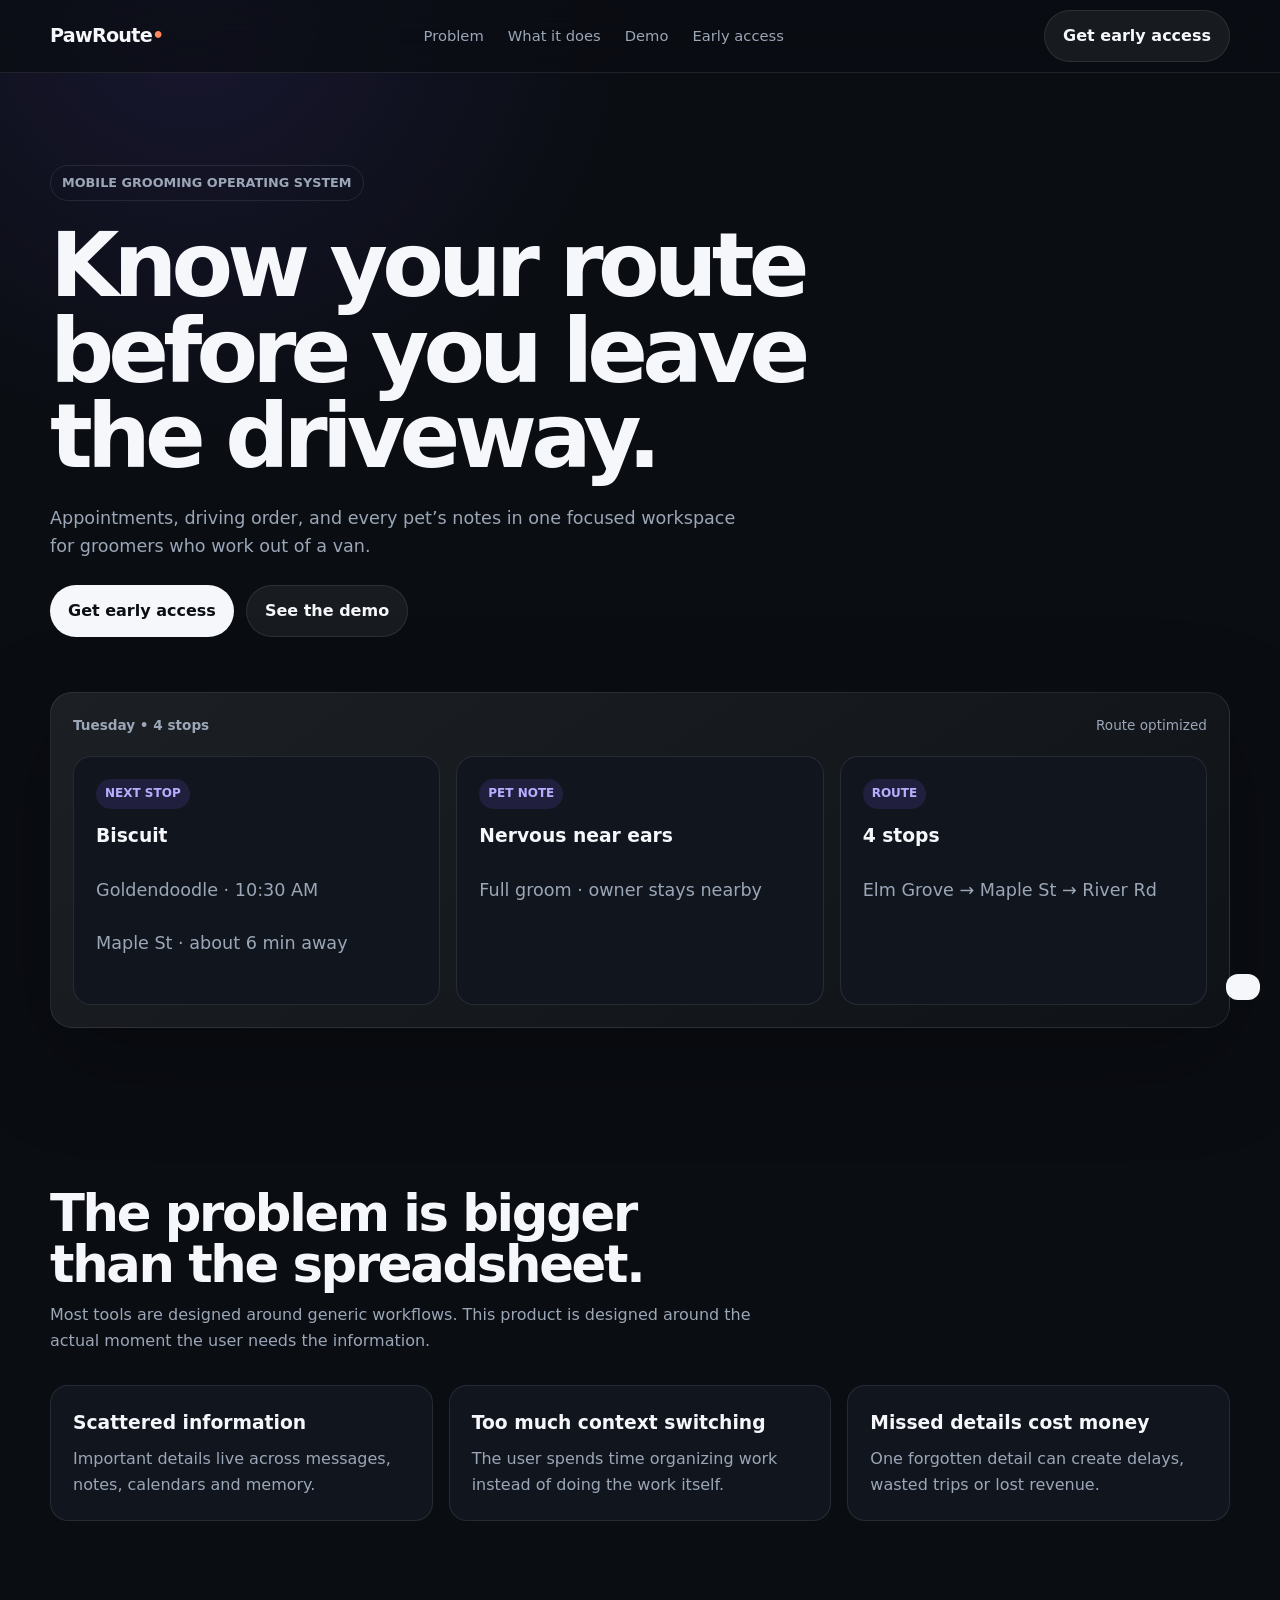
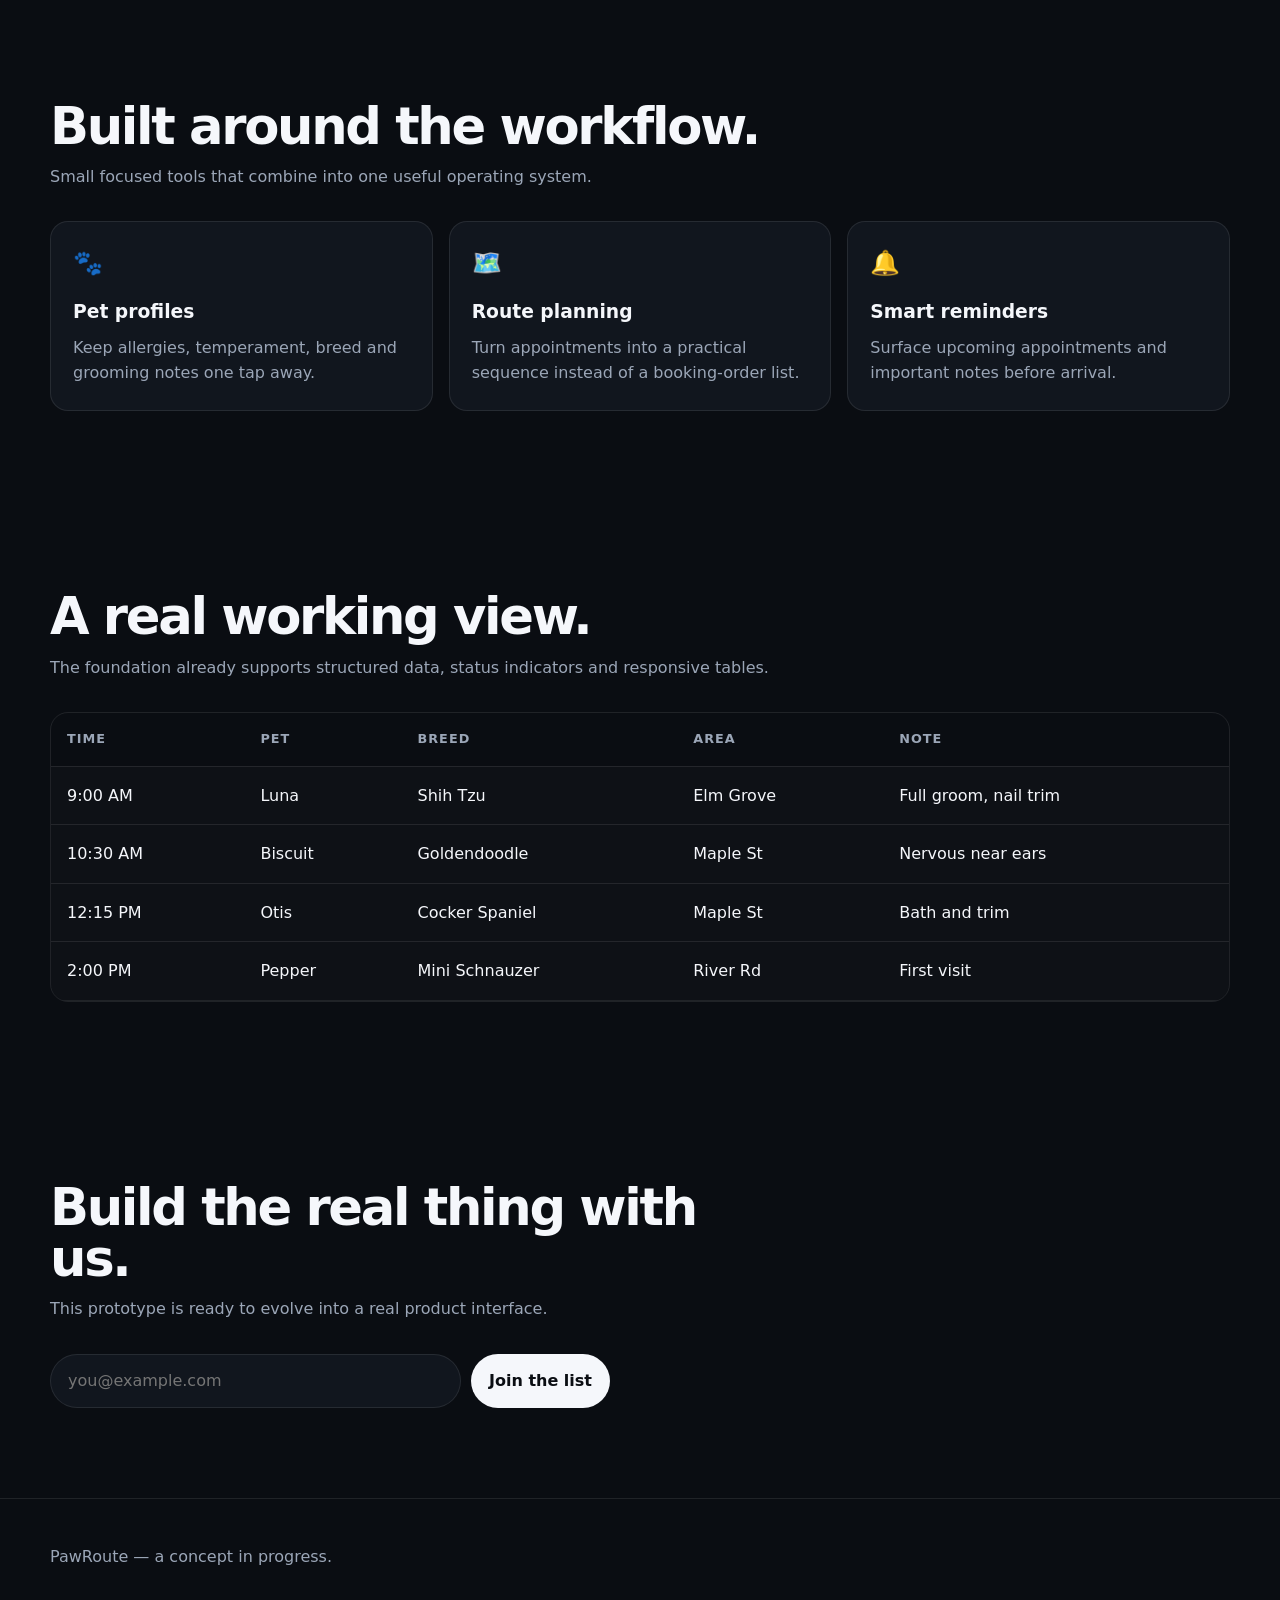
==== index.html @ 0624a5ab "Add files via upload" ====
<!doctype html>
<html lang="en">
<head>
<meta charset="utf-8">
<meta name="viewport" content="width=device-width,initial-scale=1">
<meta name="description" content="Appointments, driving order, and every pet’s notes in one focused workspace for groomers who work out of a van.">
<title>PawRoute</title>
<link rel="stylesheet" href="style.css">
<style>:root{--accent:#ff8a5b}</style>
</head>
<body>
<nav class="nav"><div class="container nav-inner">
<a class="logo" href="#top">PawRoute<span>•</span></a>
<div class="nav-links"><a href="#problem">Problem</a><a href="#features">What it does</a><a href="#demo">Demo</a><a href="#early">Early access</a></div>
<a class="btn btn-ghost" href="#early">Get early access</a>
</div></nav>

<main id="top">
<section class="hero container">
<div class="eyebrow">MOBILE GROOMING OPERATING SYSTEM</div>
<h1>Know your route before you leave the driveway.</h1>
<p>Appointments, driving order, and every pet’s notes in one focused workspace for groomers who work out of a van.</p>
<div class="actions"><a class="btn btn-primary" href="#early">Get early access</a><a class="btn btn-ghost" href="#demo">See the demo</a></div>
<div class="product-card reveal" id="demo"><div class="mock-top"><strong>Tuesday • 4 stops</strong><span>Route optimized</span></div>
<div class="grid">
<div class="card"><span class="badge">NEXT STOP</span><h3 style="margin-top:12px">Biscuit</h3><p>Goldendoodle · 10:30 AM</p><p style="margin-top:8px">Maple St · about 6 min away</p></div>
<div class="card"><span class="badge">PET NOTE</span><h3 style="margin-top:12px">Nervous near ears</h3><p>Full groom · owner stays nearby</p></div>
<div class="card"><span class="badge">ROUTE</span><h3 style="margin-top:12px">4 stops</h3><p>Elm Grove → Maple St → River Rd</p></div>
</div></div>
</section>

<section class="section container reveal" id="problem">
<div class="section-head"><h2>The problem is bigger than the spreadsheet.</h2>
<p>Most tools are designed around generic workflows. This product is designed around the actual moment the user needs the information.</p></div>
<div class="grid"><div class="card"><h3>Scattered information</h3><p>Important details live across messages, notes, calendars and memory.</p></div>
<div class="card"><h3>Too much context switching</h3><p>The user spends time organizing work instead of doing the work itself.</p></div>
<div class="card"><h3>Missed details cost money</h3><p>One forgotten detail can create delays, wasted trips or lost revenue.</p></div></div>
</section>

<section class="section container reveal" id="features">
<div class="section-head"><h2>Built around the workflow.</h2><p>Small focused tools that combine into one useful operating system.</p></div>
<div class="grid"><article class="card feature"><div class="feature-icon">🐾</div><h3>Pet profiles</h3><p>Keep allergies, temperament, breed and grooming notes one tap away.</p></article><article class="card feature"><div class="feature-icon">🗺️</div><h3>Route planning</h3><p>Turn appointments into a practical sequence instead of a booking-order list.</p></article><article class="card feature"><div class="feature-icon">🔔</div><h3>Smart reminders</h3><p>Surface upcoming appointments and important notes before arrival.</p></article></div>
</section>

<section class="section container reveal">
<div class="section-head"><h2>A real working view.</h2><p>The foundation already supports structured data, status indicators and responsive tables.</p></div>
<div class="table-wrap"><table><thead><tr><th>Time</th><th>Pet</th><th>Breed</th><th>Area</th><th>Note</th></tr></thead><tbody><tr><td>9:00 AM</td><td>Luna</td><td>Shih Tzu</td><td>Elm Grove</td><td>Full groom, nail trim</td></tr><tr><td>10:30 AM</td><td>Biscuit</td><td>Goldendoodle</td><td>Maple St</td><td>Nervous near ears</td></tr><tr><td>12:15 PM</td><td>Otis</td><td>Cocker Spaniel</td><td>Maple St</td><td>Bath and trim</td></tr><tr><td>2:00 PM</td><td>Pepper</td><td>Mini Schnauzer</td><td>River Rd</td><td>First visit</td></tr></tbody></table></div>
</section>

<section class="section container reveal" id="early">
<div class="section-head"><h2>Build the real thing with us.</h2><p>This prototype is ready to evolve into a real product interface.</p></div>
<form class="form waitlist"><input type="email" placeholder="you@example.com" aria-label="Email"><button class="btn btn-primary" type="submit">Join the list</button></form>
</section>
</main>
<footer><div class="container">PawRoute — a concept in progress.</div></footer>
<div class="toast"></div>
<script src="app.js"></script>
</body></html>
---- style.css ----
:root{
  --bg:#0a0d12;--surface:#11161e;--surface2:#171d27;--text:#f5f7fb;
  --muted:#9ba6b7;--line:rgba(255,255,255,.09);--accent:#7c5cff;
  --accent2:#25d0a5;--danger:#ff6577;--warning:#f7bd54;
  --radius:22px;--max:1180px;
}
*{box-sizing:border-box;margin:0;padding:0}
html{scroll-behavior:smooth}
body{font-family:Inter,ui-sans-serif,system-ui,-apple-system,BlinkMacSystemFont,"Segoe UI",sans-serif;background:
radial-gradient(circle at 15% 0%,rgba(124,92,255,.13),transparent 28rem),var(--bg);color:var(--text);line-height:1.6}
a{color:inherit;text-decoration:none}
button,input{font:inherit}
button{cursor:pointer}
.container{width:min(calc(100% - 40px),var(--max));margin:auto}
.nav{position:sticky;top:0;z-index:20;background:rgba(10,13,18,.72);backdrop-filter:blur(18px);border-bottom:1px solid var(--line)}
.nav-inner{height:72px;display:flex;align-items:center;justify-content:space-between}
.logo{font-weight:900;letter-spacing:-.04em;font-size:1.2rem}
.logo span{color:var(--accent)}
.nav-links{display:flex;gap:24px;color:var(--muted);font-size:.92rem}
.nav-links a:hover{color:var(--text)}
.btn{border:0;border-radius:999px;padding:12px 18px;font-weight:800;transition:.2s;display:inline-flex;align-items:center;justify-content:center;gap:8px}
.btn:hover{transform:translateY(-2px)}
.btn-primary{background:var(--text);color:#0b0e13}
.btn-ghost{background:rgba(255,255,255,.06);border:1px solid var(--line);color:var(--text)}
.hero{padding:92px 0 70px}
.eyebrow{display:inline-flex;padding:7px 11px;border:1px solid var(--line);border-radius:999px;color:var(--muted);font-size:.8rem;font-weight:800;margin-bottom:22px}
.hero h1{font-size:clamp(3rem,7vw,6.2rem);line-height:.95;letter-spacing:-.065em;max-width:900px}
.hero h1 span{color:var(--accent)}
.hero p{max-width:690px;color:var(--muted);font-size:1.1rem;margin:25px 0}
.actions{display:flex;gap:12px;flex-wrap:wrap}
.product-card{margin-top:55px;background:linear-gradient(145deg,rgba(255,255,255,.075),rgba(255,255,255,.025));border:1px solid var(--line);border-radius:var(--radius);padding:22px;box-shadow:0 30px 100px rgba(0,0,0,.28)}
.mock-top{display:flex;justify-content:space-between;gap:15px;margin-bottom:20px;color:var(--muted);font-size:.85rem}
.grid{display:grid;grid-template-columns:repeat(3,1fr);gap:16px}
.card{background:var(--surface);border:1px solid var(--line);border-radius:18px;padding:22px}
.card h3{margin-bottom:8px}.card p{color:var(--muted)}
.section{padding:90px 0}.section-head{max-width:720px;margin-bottom:32px}
.section-head h2{font-size:clamp(2rem,4vw,3.4rem);letter-spacing:-.045em;line-height:1}
.section-head p{color:var(--muted);margin-top:12px}
.table-wrap{overflow:auto;border:1px solid var(--line);border-radius:18px}
table{width:100%;border-collapse:collapse;min-width:650px}
th,td{text-align:left;padding:16px;border-bottom:1px solid var(--line)}
th{color:var(--muted);font-size:.8rem;text-transform:uppercase;letter-spacing:.08em}
td{background:rgba(255,255,255,.015)}
.badge{display:inline-flex;border-radius:999px;padding:5px 9px;font-size:.75rem;font-weight:800;background:rgba(124,92,255,.14);color:#b9adff}
.status-ok{color:var(--accent2)}.status-warn{color:var(--warning)}.status-danger{color:var(--danger)}
.feature{min-height:190px}
.feature-icon{font-size:1.5rem;margin-bottom:14px}
.form{display:flex;gap:10px;max-width:560px}
.form input{flex:1;background:var(--surface);border:1px solid var(--line);border-radius:999px;padding:13px 17px;color:var(--text);outline:none}
.form input:focus{border-color:var(--accent)}
footer{padding:45px 0;border-top:1px solid var(--line);color:var(--muted)}
.reveal{opacity:0;transform:translateY(18px);transition:.7s ease}.reveal.visible{opacity:1;transform:none}
.toast{position:fixed;right:20px;bottom:20px;background:var(--text);color:#0b0e13;padding:13px 17px;border-radius:12px;font-weight:800;transform:translateY(120px);transition:.3s;z-index:50}
.toast.show{transform:none}
@media(max-width:800px){
 .nav-links{display:none}.hero{padding-top:65px}.grid{grid-template-columns:1fr}
 .container{width:min(calc(100% - 28px),var(--max))}
 .hero h1{font-size:clamp(3rem,15vw,5rem)}.form{flex-direction:column}
 .form .btn{width:100%}
}
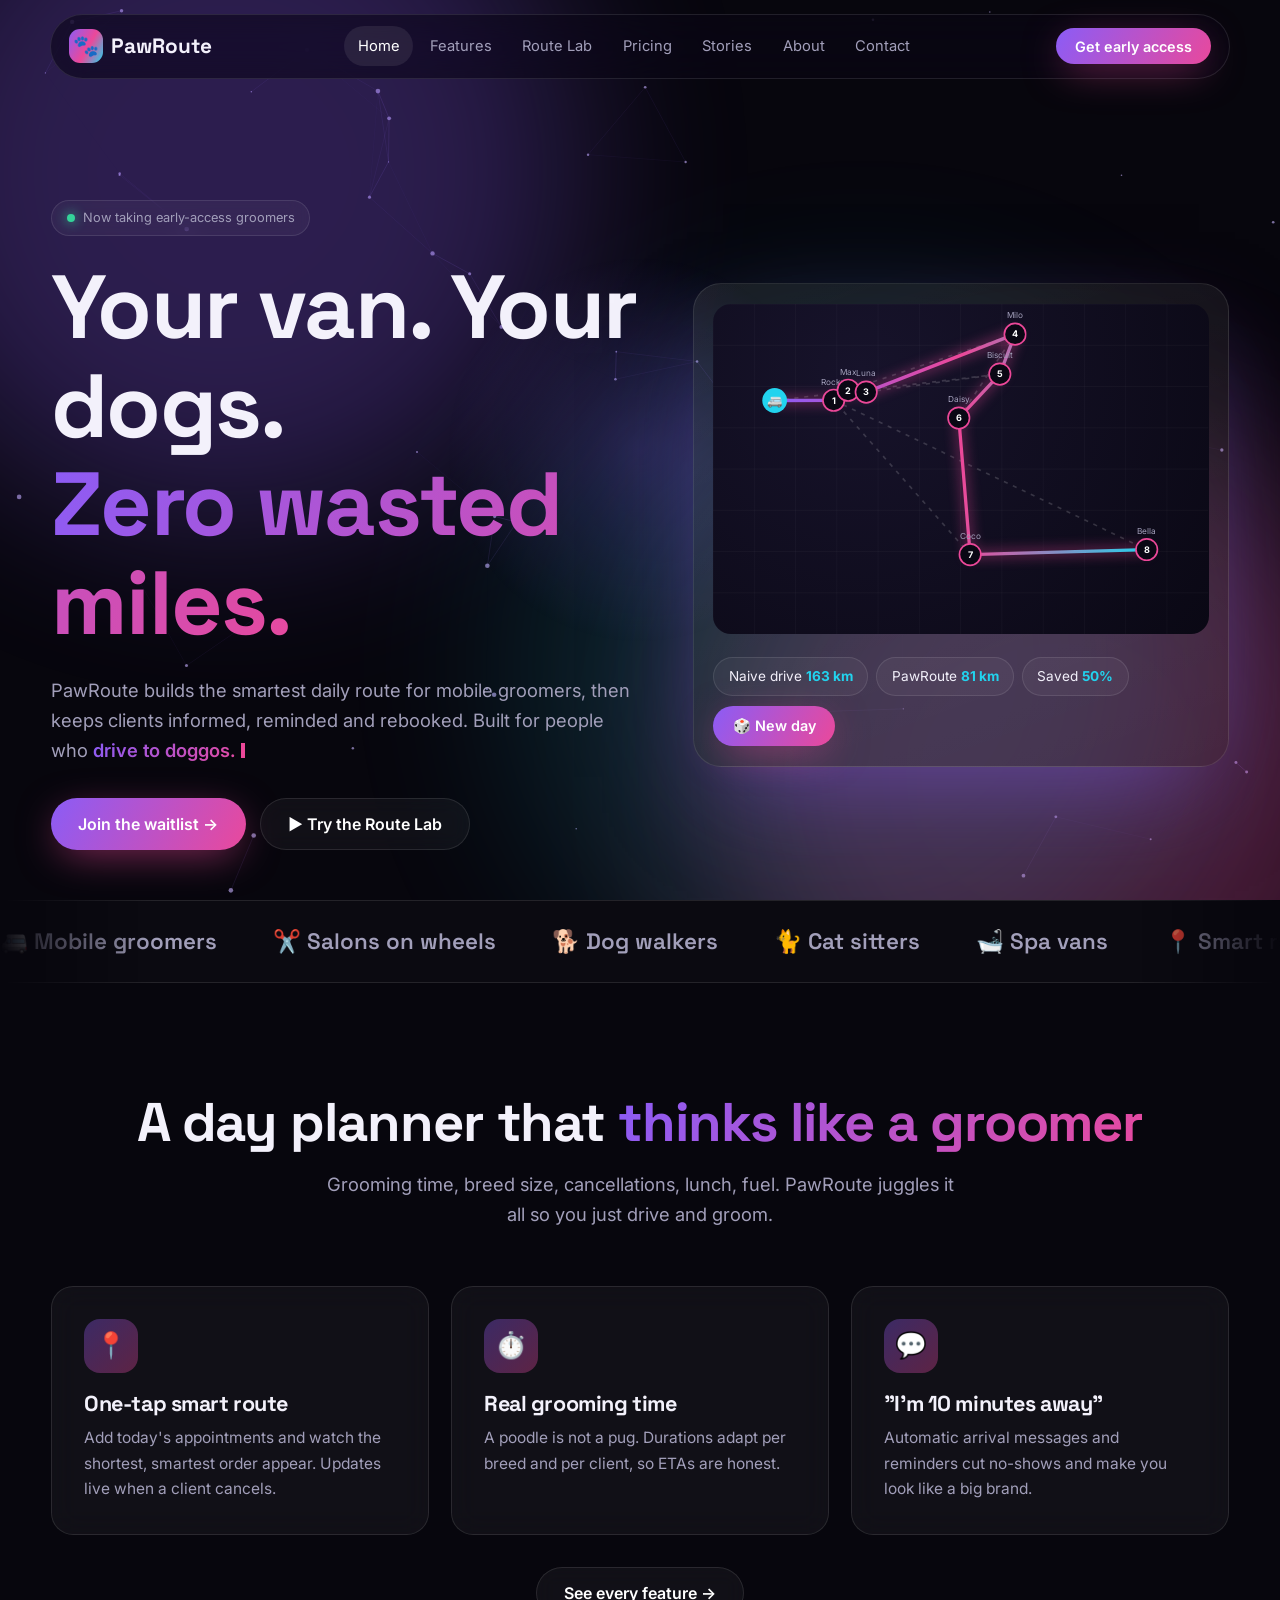
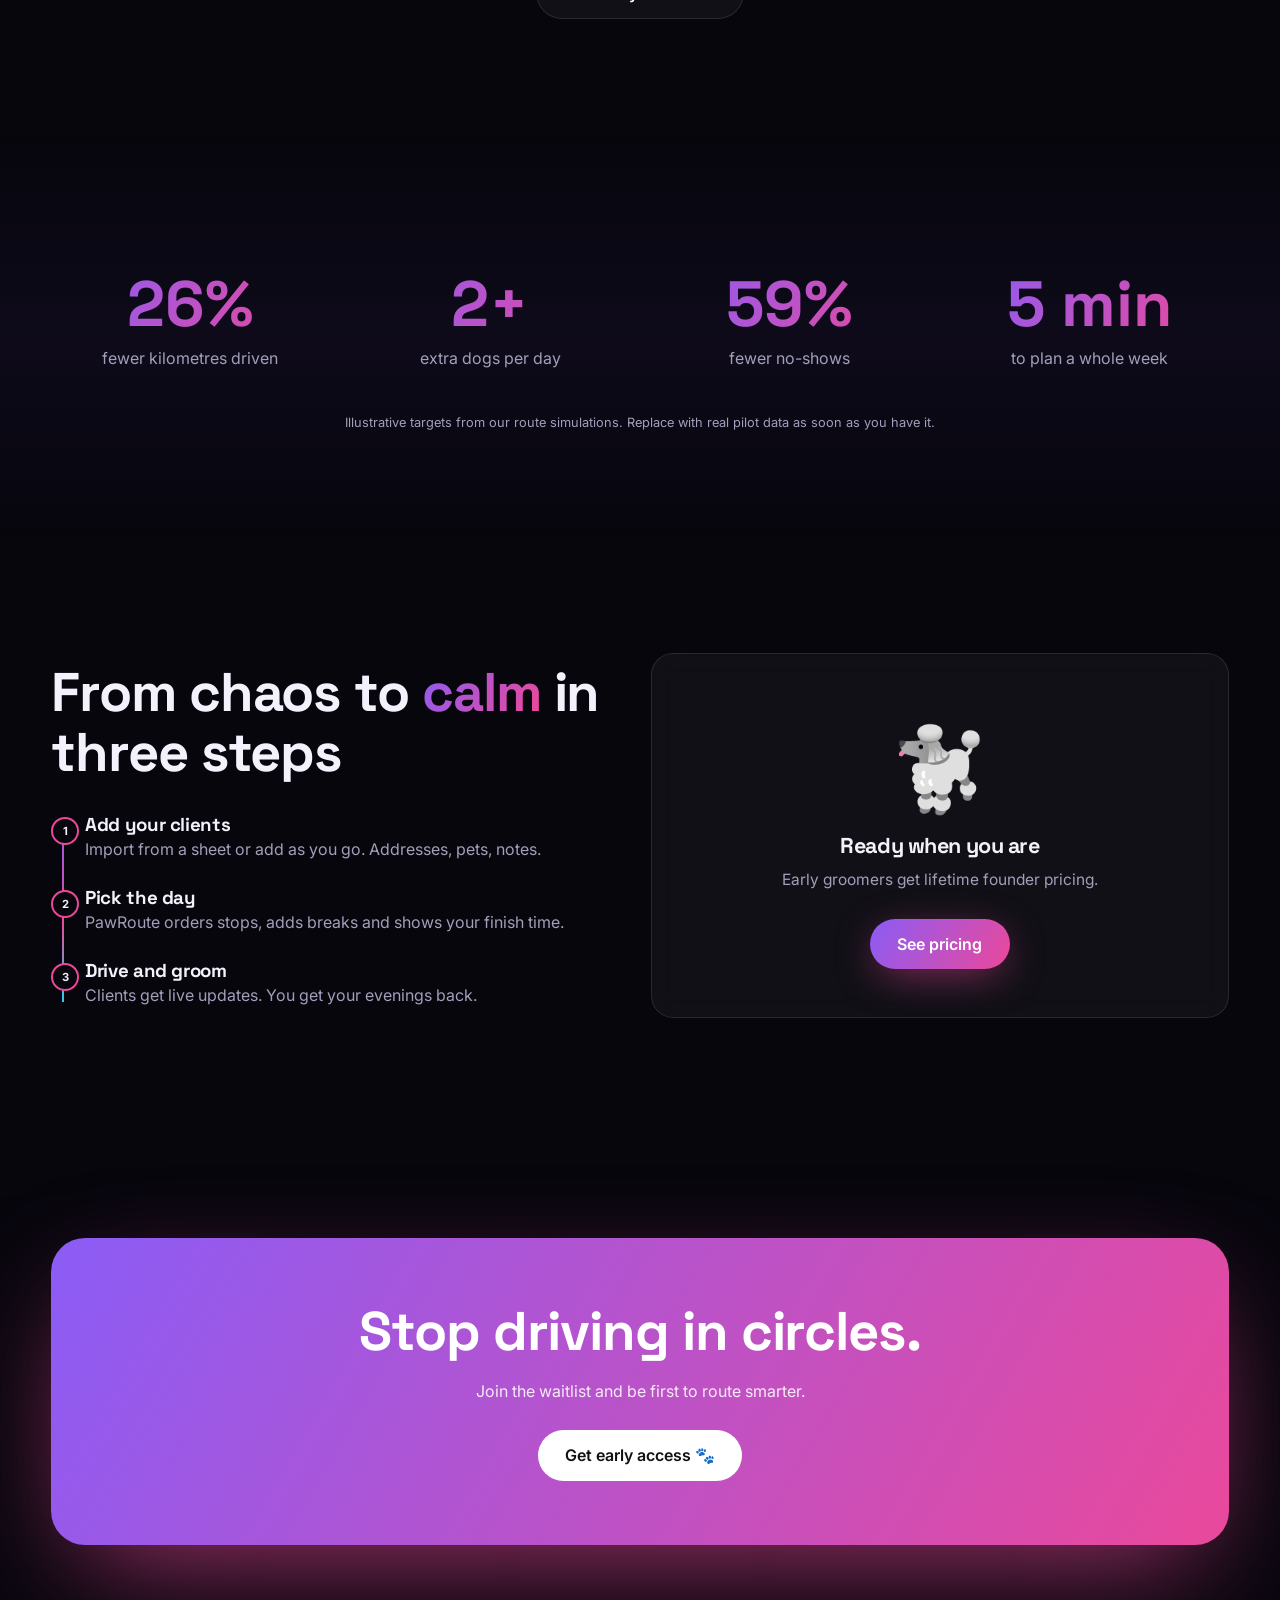
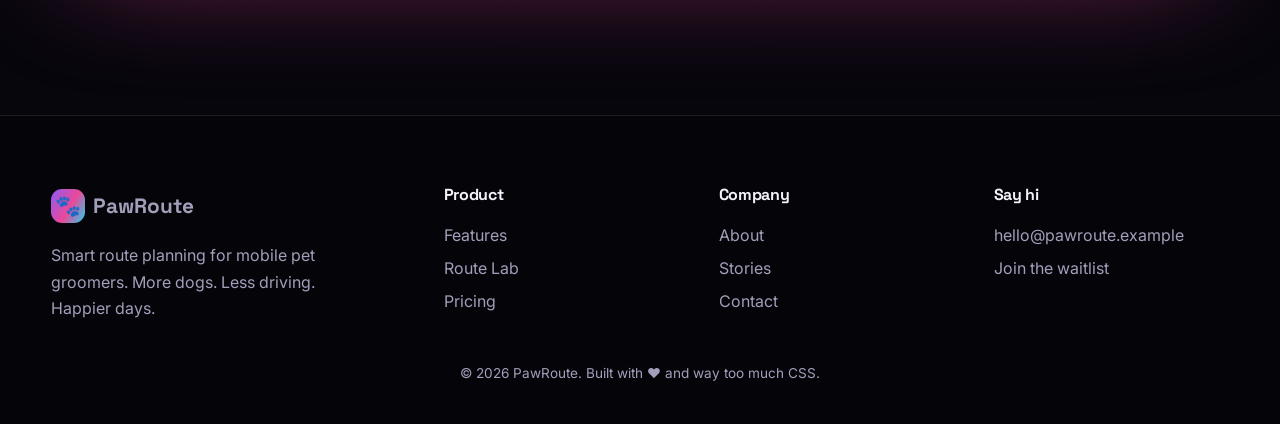
==== commit 67404243: "Add files via upload" ====
--- a/index.html
+++ b/index.html
@@ -3,56 +3,71 @@
 <head>
 <meta charset="utf-8">
 <meta name="viewport" content="width=device-width,initial-scale=1">
-<meta name="description" content="Appointments, driving order, and every pet’s notes in one focused workspace for groomers who work out of a van.">
-<title>PawRoute</title>
+<title>PawRoute — Smart routes for mobile pet groomers</title>
+<meta name="description" content="PawRoute plans the perfect day for mobile pet groomers: fewer kilometres, more dogs, happier clients.">
+<link rel="preconnect" href="https://fonts.googleapis.com">
+<link href="https://fonts.googleapis.com/css2?family=Inter:wght@400;500;600&family=Space+Grotesk:wght@500;700&display=swap" rel="stylesheet">
 <link rel="stylesheet" href="style.css">
-<style>:root{--accent:#ff8a5b}</style>
 </head>
 <body>
-<nav class="nav"><div class="container nav-inner">
-<a class="logo" href="#top">PawRoute<span>•</span></a>
-<div class="nav-links"><a href="#problem">Problem</a><a href="#features">What it does</a><a href="#demo">Demo</a><a href="#early">Early access</a></div>
-<a class="btn btn-ghost" href="#early">Get early access</a>
-</div></nav>
 
-<main id="top">
-<section class="hero container">
-<div class="eyebrow">MOBILE GROOMING OPERATING SYSTEM</div>
-<h1>Know your route before you leave the driveway.</h1>
-<p>Appointments, driving order, and every pet’s notes in one focused workspace for groomers who work out of a van.</p>
-<div class="actions"><a class="btn btn-primary" href="#early">Get early access</a><a class="btn btn-ghost" href="#demo">See the demo</a></div>
-<div class="product-card reveal" id="demo"><div class="mock-top"><strong>Tuesday • 4 stops</strong><span>Route optimized</span></div>
-<div class="grid">
-<div class="card"><span class="badge">NEXT STOP</span><h3 style="margin-top:12px">Biscuit</h3><p>Goldendoodle · 10:30 AM</p><p style="margin-top:8px">Maple St · about 6 min away</p></div>
-<div class="card"><span class="badge">PET NOTE</span><h3 style="margin-top:12px">Nervous near ears</h3><p>Full groom · owner stays nearby</p></div>
-<div class="card"><span class="badge">ROUTE</span><h3 style="margin-top:12px">4 stops</h3><p>Elm Grove → Maple St → River Rd</p></div>
+<header class="hero"><div class="wrap hero-grid">
+  <div>
+    <span class="eyebrow rv"><b></b> Now taking early-access groomers</span>
+    <h1 class="rv d1">Your van. Your dogs.<br><span class="grad">Zero wasted miles.</span></h1>
+    <p class="lead rv d2">PawRoute builds the smartest daily route for mobile groomers, then keeps clients informed, reminded and rebooked. Built for people who
+      <span class="grad" style="font-weight:600"><span id="typed" data-words='["drive to doggos.","groom for a living.","hate traffic.","love clean paws."]'></span><span class="caret"></span></span></p>
+    <div class="cta-row rv d3">
+      <a href="contact.html" class="btn">Join the waitlist →</a>
+      <a href="routes.html" class="btn ghost">▶ Try the Route Lab</a>
+    </div>
+  </div>
+  <div class="demo rv d2">
+    <svg id="route-svg" viewBox="0 0 600 400" data-stops="8" aria-label="Animated route optimisation demo"></svg>
+    <div class="bar"><div id="demo-stats" style="display:flex;gap:8px;flex-wrap:wrap"></div><button class="btn" id="shuffle">🎲 New day</button></div>
+  </div>
+</div></header>
+
+<div class="marquee"><div>
+  <span>🚐 Mobile groomers</span><span>✂️ Salons on wheels</span><span>🐕 Dog walkers</span><span>🐈 Cat sitters</span><span>🛁 Spa vans</span><span>📍 Smart routing</span><span>⏰ Auto reminders</span><span>💬 Client updates</span>
+  <span>🚐 Mobile groomers</span><span>✂️ Salons on wheels</span><span>🐕 Dog walkers</span><span>🐈 Cat sitters</span><span>🛁 Spa vans</span><span>📍 Smart routing</span><span>⏰ Auto reminders</span><span>💬 Client updates</span>
 </div></div>
-</section>
 
-<section class="section container reveal" id="problem">
-<div class="section-head"><h2>The problem is bigger than the spreadsheet.</h2>
-<p>Most tools are designed around generic workflows. This product is designed around the actual moment the user needs the information.</p></div>
-<div class="grid"><div class="card"><h3>Scattered information</h3><p>Important details live across messages, notes, calendars and memory.</p></div>
-<div class="card"><h3>Too much context switching</h3><p>The user spends time organizing work instead of doing the work itself.</p></div>
-<div class="card"><h3>Missed details cost money</h3><p>One forgotten detail can create delays, wasted trips or lost revenue.</p></div></div>
-</section>
+<section><div class="wrap">
+  <div class="center rv"><h2>A day planner that <span class="grad">thinks like a groomer</span></h2>
+  <p class="lead">Grooming time, breed size, cancellations, lunch, fuel. PawRoute juggles it all so you just drive and groom.</p></div>
+  <div class="grid g3" style="margin-top:3.5rem">
+    <div class="card rv"><div class="ic">📍</div><h3>One-tap smart route</h3><p>Add today's appointments and watch the shortest, smartest order appear. Updates live when a client cancels.</p></div>
+    <div class="card rv d1"><div class="ic">⏱️</div><h3>Real grooming time</h3><p>A poodle is not a pug. Durations adapt per breed and per client, so ETAs are honest.</p></div>
+    <div class="card rv d2"><div class="ic">💬</div><h3>"I'm 10 minutes away"</h3><p>Automatic arrival messages and reminders cut no-shows and make you look like a big brand.</p></div>
+  </div>
+  <p class="center rv" style="margin-top:2rem"><a href="features.html" class="btn ghost">See every feature →</a></p>
+</div></section>
 
-<section class="section container reveal" id="features">
-<div class="section-head"><h2>Built around the workflow.</h2><p>Small focused tools that combine into one useful operating system.</p></div>
-<div class="grid"><article class="card feature"><div class="feature-icon">🐾</div><h3>Pet profiles</h3><p>Keep allergies, temperament, breed and grooming notes one tap away.</p></article><article class="card feature"><div class="feature-icon">🗺️</div><h3>Route planning</h3><p>Turn appointments into a practical sequence instead of a booking-order list.</p></article><article class="card feature"><div class="feature-icon">🔔</div><h3>Smart reminders</h3><p>Surface upcoming appointments and important notes before arrival.</p></article></div>
-</section>
+<section style="background:linear-gradient(180deg,transparent,rgba(139,92,246,.06),transparent)"><div class="wrap">
+  <div class="grid g4">
+    <div class="stat rv"><div class="num grad" data-count="27" data-suffix="%">0</div><p>fewer kilometres driven</p></div>
+    <div class="stat rv d1"><div class="num grad" data-count="2" data-suffix="+">0</div><p>extra dogs per day</p></div>
+    <div class="stat rv d2"><div class="num grad" data-count="60" data-suffix="%">0</div><p>fewer no-shows</p></div>
+    <div class="stat rv d3"><div class="num grad" data-count="5" data-suffix=" min">0</div><p>to plan a whole week</p></div>
+  </div>
+  <p class="center" style="color:var(--muted);font-size:.8rem;margin-top:1rem">Illustrative targets from our route simulations. Replace with real pilot data as soon as you have it.</p>
+</div></section>
 
-<section class="section container reveal">
-<div class="section-head"><h2>A real working view.</h2><p>The foundation already supports structured data, status indicators and responsive tables.</p></div>
-<div class="table-wrap"><table><thead><tr><th>Time</th><th>Pet</th><th>Breed</th><th>Area</th><th>Note</th></tr></thead><tbody><tr><td>9:00 AM</td><td>Luna</td><td>Shih Tzu</td><td>Elm Grove</td><td>Full groom, nail trim</td></tr><tr><td>10:30 AM</td><td>Biscuit</td><td>Goldendoodle</td><td>Maple St</td><td>Nervous near ears</td></tr><tr><td>12:15 PM</td><td>Otis</td><td>Cocker Spaniel</td><td>Maple St</td><td>Bath and trim</td></tr><tr><td>2:00 PM</td><td>Pepper</td><td>Mini Schnauzer</td><td>River Rd</td><td>First visit</td></tr></tbody></table></div>
-</section>
+<section><div class="wrap grid g2" style="align-items:center">
+  <div class="rv"><h2>From chaos to <span class="grad">calm</span> in three steps</h2>
+    <div class="steps" style="margin-top:2rem">
+      <div class="step" data-n="1"><h3>Add your clients</h3><p style="color:var(--muted)">Import from a sheet or add as you go. Addresses, pets, notes.</p></div>
+      <div class="step" data-n="2"><h3>Pick the day</h3><p style="color:var(--muted)">PawRoute orders stops, adds breaks and shows your finish time.</p></div>
+      <div class="step" data-n="3"><h3>Drive and groom</h3><p style="color:var(--muted)">Clients get live updates. You get your evenings back.</p></div>
+    </div></div>
+  <div class="card rv d1 center" style="padding:3rem"><div style="font-size:5rem">🐩</div><h3>Ready when you are</h3><p>Early groomers get lifetime founder pricing.</p><br><a href="pricing.html" class="btn">See pricing</a></div>
+</div></section>
 
-<section class="section container reveal" id="early">
-<div class="section-head"><h2>Build the real thing with us.</h2><p>This prototype is ready to evolve into a real product interface.</p></div>
-<form class="form waitlist"><input type="email" placeholder="you@example.com" aria-label="Email"><button class="btn btn-primary" type="submit">Join the list</button></form>
-</section>
-</main>
-<footer><div class="container">PawRoute — a concept in progress.</div></footer>
-<div class="toast"></div>
-<script src="app.js"></script>
-</body></html>+<section><div class="wrap"><div class="band rv">
+  <h2>Stop driving in circles.</h2><p>Join the waitlist and be first to route smarter.</p><a href="contact.html" class="btn">Get early access 🐾</a>
+</div></div></section>
+
+<script src="script.js"></script>
+</body>
+</html>
--- a/style.css
+++ b/style.css
@@ -1,61 +1,159 @@
-
+/* ============ PawRoute — shared styles ============ */
 :root{
-  --bg:#0a0d12;--surface:#11161e;--surface2:#171d27;--text:#f5f7fb;
-  --muted:#9ba6b7;--line:rgba(255,255,255,.09);--accent:#7c5cff;
-  --accent2:#25d0a5;--danger:#ff6577;--warning:#f7bd54;
-  --radius:22px;--max:1180px;
+  --bg:#07060d; --bg2:#0d0b18; --card:rgba(255,255,255,.045); --line:rgba(255,255,255,.1);
+  --text:#f3f1fb; --muted:#a29fba;
+  --a:#8b5cf6; --b:#ec4899; --c:#22d3ee; --d:#facc15;
+  --grad:linear-gradient(120deg,var(--a),var(--b) 55%,var(--c));
+  --r:22px; --ease:cubic-bezier(.2,.8,.2,1);
 }
 *{box-sizing:border-box;margin:0;padding:0}
 html{scroll-behavior:smooth}
-body{font-family:Inter,ui-sans-serif,system-ui,-apple-system,BlinkMacSystemFont,"Segoe UI",sans-serif;background:
-radial-gradient(circle at 15% 0%,rgba(124,92,255,.13),transparent 28rem),var(--bg);color:var(--text);line-height:1.6}
+body{font-family:'Inter',system-ui,sans-serif;background:var(--bg);color:var(--text);line-height:1.65;overflow-x:hidden;-webkit-font-smoothing:antialiased}
+h1,h2,h3,h4{font-family:'Space Grotesk',sans-serif;line-height:1.1;letter-spacing:-.02em}
 a{color:inherit;text-decoration:none}
-button,input{font:inherit}
-button{cursor:pointer}
-.container{width:min(calc(100% - 40px),var(--max));margin:auto}
-.nav{position:sticky;top:0;z-index:20;background:rgba(10,13,18,.72);backdrop-filter:blur(18px);border-bottom:1px solid var(--line)}
-.nav-inner{height:72px;display:flex;align-items:center;justify-content:space-between}
-.logo{font-weight:900;letter-spacing:-.04em;font-size:1.2rem}
-.logo span{color:var(--accent)}
-.nav-links{display:flex;gap:24px;color:var(--muted);font-size:.92rem}
-.nav-links a:hover{color:var(--text)}
-.btn{border:0;border-radius:999px;padding:12px 18px;font-weight:800;transition:.2s;display:inline-flex;align-items:center;justify-content:center;gap:8px}
-.btn:hover{transform:translateY(-2px)}
-.btn-primary{background:var(--text);color:#0b0e13}
-.btn-ghost{background:rgba(255,255,255,.06);border:1px solid var(--line);color:var(--text)}
-.hero{padding:92px 0 70px}
-.eyebrow{display:inline-flex;padding:7px 11px;border:1px solid var(--line);border-radius:999px;color:var(--muted);font-size:.8rem;font-weight:800;margin-bottom:22px}
-.hero h1{font-size:clamp(3rem,7vw,6.2rem);line-height:.95;letter-spacing:-.065em;max-width:900px}
-.hero h1 span{color:var(--accent)}
-.hero p{max-width:690px;color:var(--muted);font-size:1.1rem;margin:25px 0}
-.actions{display:flex;gap:12px;flex-wrap:wrap}
-.product-card{margin-top:55px;background:linear-gradient(145deg,rgba(255,255,255,.075),rgba(255,255,255,.025));border:1px solid var(--line);border-radius:var(--radius);padding:22px;box-shadow:0 30px 100px rgba(0,0,0,.28)}
-.mock-top{display:flex;justify-content:space-between;gap:15px;margin-bottom:20px;color:var(--muted);font-size:.85rem}
-.grid{display:grid;grid-template-columns:repeat(3,1fr);gap:16px}
-.card{background:var(--surface);border:1px solid var(--line);border-radius:18px;padding:22px}
-.card h3{margin-bottom:8px}.card p{color:var(--muted)}
-.section{padding:90px 0}.section-head{max-width:720px;margin-bottom:32px}
-.section-head h2{font-size:clamp(2rem,4vw,3.4rem);letter-spacing:-.045em;line-height:1}
-.section-head p{color:var(--muted);margin-top:12px}
-.table-wrap{overflow:auto;border:1px solid var(--line);border-radius:18px}
-table{width:100%;border-collapse:collapse;min-width:650px}
-th,td{text-align:left;padding:16px;border-bottom:1px solid var(--line)}
-th{color:var(--muted);font-size:.8rem;text-transform:uppercase;letter-spacing:.08em}
-td{background:rgba(255,255,255,.015)}
-.badge{display:inline-flex;border-radius:999px;padding:5px 9px;font-size:.75rem;font-weight:800;background:rgba(124,92,255,.14);color:#b9adff}
-.status-ok{color:var(--accent2)}.status-warn{color:var(--warning)}.status-danger{color:var(--danger)}
-.feature{min-height:190px}
-.feature-icon{font-size:1.5rem;margin-bottom:14px}
-.form{display:flex;gap:10px;max-width:560px}
-.form input{flex:1;background:var(--surface);border:1px solid var(--line);border-radius:999px;padding:13px 17px;color:var(--text);outline:none}
-.form input:focus{border-color:var(--accent)}
-footer{padding:45px 0;border-top:1px solid var(--line);color:var(--muted)}
-.reveal{opacity:0;transform:translateY(18px);transition:.7s ease}.reveal.visible{opacity:1;transform:none}
-.toast{position:fixed;right:20px;bottom:20px;background:var(--text);color:#0b0e13;padding:13px 17px;border-radius:12px;font-weight:800;transform:translateY(120px);transition:.3s;z-index:50}
-.toast.show{transform:none}
-@media(max-width:800px){
- .nav-links{display:none}.hero{padding-top:65px}.grid{grid-template-columns:1fr}
- .container{width:min(calc(100% - 28px),var(--max))}
- .hero h1{font-size:clamp(3rem,15vw,5rem)}.form{flex-direction:column}
- .form .btn{width:100%}
+img,svg{max-width:100%}
+::selection{background:var(--b);color:#fff}
+::-webkit-scrollbar{width:10px}::-webkit-scrollbar-track{background:var(--bg)}::-webkit-scrollbar-thumb{background:var(--grad);border-radius:10px}
+
+/* background layers */
+#fx{position:fixed;inset:0;z-index:-3;pointer-events:none}
+.aurora{position:fixed;inset:0;z-index:-2;pointer-events:none;overflow:hidden}
+.aurora i{position:absolute;width:55vmax;height:55vmax;border-radius:50%;filter:blur(90px);opacity:.28;animation:float 22s ease-in-out infinite}
+.aurora i:nth-child(1){background:var(--a);top:-20%;left:-10%}
+.aurora i:nth-child(2){background:var(--b);bottom:-25%;right:-10%;animation-delay:-8s}
+.aurora i:nth-child(3){background:var(--c);top:35%;left:40%;opacity:.14;animation-delay:-15s}
+@keyframes float{50%{transform:translate(8vw,-6vh) scale(1.15) rotate(25deg)}}
+.glow{position:fixed;width:420px;height:420px;border-radius:50%;pointer-events:none;z-index:-1;
+  background:radial-gradient(circle,rgba(139,92,246,.22),transparent 65%);transform:translate(-50%,-50%);left:50%;top:50%;transition:opacity .3s}
+.progress{position:fixed;top:0;left:0;height:3px;width:0;background:var(--grad);z-index:200}
+
+/* layout */
+.wrap{width:min(1180px,92%);margin:auto}
+section{padding:110px 0;position:relative}
+.eyebrow{display:inline-flex;gap:.5rem;align-items:center;padding:.4rem .9rem;border:1px solid var(--line);border-radius:99px;background:var(--card);font-size:.8rem;color:var(--muted);backdrop-filter:blur(10px)}
+.eyebrow b{width:8px;height:8px;border-radius:50%;background:#34d399;box-shadow:0 0 12px #34d399;animation:pulse 1.8s infinite}
+@keyframes pulse{50%{transform:scale(1.6);opacity:.5}}
+.grad{background:var(--grad);-webkit-background-clip:text;background-clip:text;color:transparent;background-size:200% auto;animation:shine 6s linear infinite}
+@keyframes shine{to{background-position:200% center}}
+h1{font-size:clamp(2.8rem,7vw,5.6rem)}
+h2{font-size:clamp(2rem,4.5vw,3.4rem);margin-bottom:1rem}
+.lead{font-size:1.15rem;color:var(--muted);max-width:640px}
+.center{text-align:center}.center .lead{margin:auto}
+
+/* nav */
+nav{position:fixed;top:14px;left:50%;transform:translateX(-50%);width:min(1180px,94%);z-index:100;display:flex;align-items:center;justify-content:space-between;
+  padding:.7rem 1.1rem;border:1px solid var(--line);border-radius:99px;background:rgba(10,8,20,.62);backdrop-filter:blur(18px) saturate(1.4);transition:.4s var(--ease)}
+nav.scrolled{background:rgba(10,8,20,.88);box-shadow:0 10px 40px rgba(0,0,0,.5)}
+.logo{font-family:'Space Grotesk';font-weight:700;font-size:1.3rem;display:flex;gap:.5rem;align-items:center}
+.logo span{display:grid;place-items:center;width:34px;height:34px;border-radius:11px;background:var(--grad);animation:wob 4s ease-in-out infinite}
+@keyframes wob{50%{transform:rotate(-12deg) scale(1.08)}}
+.links{display:flex;gap:.2rem;align-items:center}
+.links a{padding:.5rem .85rem;border-radius:99px;font-size:.92rem;color:var(--muted);transition:.25s}
+.links a:hover,.links a.active{color:#fff;background:rgba(255,255,255,.08)}
+.burger{display:none;background:none;border:0;color:#fff;font-size:1.6rem;cursor:pointer}
+
+/* buttons */
+.btn{position:relative;display:inline-flex;align-items:center;gap:.6rem;padding:.95rem 1.7rem;border-radius:99px;border:0;font:600 1rem 'Inter';color:#fff;cursor:pointer;
+  background:var(--grad);background-size:200% auto;box-shadow:0 10px 40px -8px rgba(236,72,153,.6);transition:.4s var(--ease);overflow:hidden}
+.btn:hover{background-position:right center;transform:translateY(-3px) scale(1.03);box-shadow:0 18px 50px -8px rgba(139,92,246,.8)}
+.btn.ghost{background:var(--card);border:1px solid var(--line);box-shadow:none;backdrop-filter:blur(10px)}
+.btn.ghost:hover{border-color:var(--b)}
+.btn::after{content:'';position:absolute;inset:0;background:linear-gradient(110deg,transparent 30%,rgba(255,255,255,.35),transparent 70%);transform:translateX(-120%)}
+.btn:hover::after{transform:translateX(120%);transition:.8s}
+
+/* cards */
+.grid{display:grid;gap:22px}
+.g3{grid-template-columns:repeat(auto-fit,minmax(300px,1fr))}
+.g2{grid-template-columns:repeat(auto-fit,minmax(380px,1fr))}
+.g4{grid-template-columns:repeat(auto-fit,minmax(240px,1fr))}
+.card{position:relative;padding:2rem;border-radius:var(--r);background:var(--card);border:1px solid var(--line);backdrop-filter:blur(14px);transition:transform .25s var(--ease),border-color .3s;transform-style:preserve-3d;overflow:hidden}
+.card::before{content:'';position:absolute;inset:0;background:radial-gradient(500px circle at var(--mx,50%) var(--my,0%),rgba(139,92,246,.2),transparent 45%);opacity:0;transition:.3s}
+.card:hover{border-color:rgba(236,72,153,.5)}.card:hover::before{opacity:1}
+.card .ic{width:54px;height:54px;border-radius:16px;display:grid;place-items:center;font-size:1.6rem;background:linear-gradient(135deg,rgba(139,92,246,.35),rgba(236,72,153,.35));margin-bottom:1.2rem}
+.card h3{font-size:1.35rem;margin-bottom:.6rem}
+.card p{color:var(--muted);font-size:.97rem}
+
+/* hero */
+.hero{min-height:100vh;display:flex;align-items:center;padding-top:150px}
+.hero-grid{display:grid;grid-template-columns:1.05fr .95fr;gap:50px;align-items:center}
+.hero h1{margin:1.4rem 0}
+.cta-row{display:flex;gap:14px;flex-wrap:wrap;margin-top:2rem}
+.caret{display:inline-block;width:4px;height:.85em;background:var(--b);margin-left:6px;vertical-align:-.05em;animation:blink 1s steps(2) infinite}
+@keyframes blink{50%{opacity:0}}
+.page-hero{padding:190px 0 60px}
+
+/* route demo */
+.demo{padding:1.2rem;border-radius:28px;background:linear-gradient(160deg,rgba(255,255,255,.08),rgba(255,255,255,.02));border:1px solid var(--line);box-shadow:0 40px 100px -30px rgba(139,92,246,.5)}
+.demo svg{width:100%;height:auto;border-radius:18px;background:radial-gradient(circle at 30% 20%,#17132b,#0a0814)}
+.demo .bar{display:flex;gap:10px;flex-wrap:wrap;align-items:center;justify-content:space-between;margin-top:1rem}
+.stat-pill{padding:.45rem .9rem;border-radius:99px;background:var(--card);border:1px solid var(--line);font-size:.85rem}
+.stat-pill b{color:var(--c)}
+.demo .btn{padding:.7rem 1.2rem;font-size:.9rem}
+.path-line{fill:none;stroke:url(#pg);stroke-width:4;stroke-linecap:round;stroke-linejoin:round;stroke-dasharray:2000;stroke-dashoffset:2000;animation:draw 1.8s var(--ease) forwards;filter:drop-shadow(0 0 8px #ec4899)}
+@keyframes draw{to{stroke-dashoffset:0}}
+
+/* marquee */
+.marquee{overflow:hidden;padding:26px 0;border-block:1px solid var(--line);background:rgba(255,255,255,.02);mask:linear-gradient(90deg,transparent,#000 12%,#000 88%,transparent)}
+.marquee div{display:flex;gap:3.5rem;width:max-content;animation:scroll 32s linear infinite;font:600 1.4rem 'Space Grotesk';color:var(--muted);white-space:nowrap}
+.marquee:hover div{animation-play-state:paused}
+@keyframes scroll{to{transform:translateX(-50%)}}
+
+/* stats */
+.num{font:700 clamp(2.6rem,5vw,4rem) 'Space Grotesk'}
+.stat{text-align:center;padding:1.5rem}
+.stat p{color:var(--muted)}
+
+/* steps / timeline */
+.steps{position:relative;display:grid;gap:26px;padding-left:34px}
+.steps::before{content:'';position:absolute;left:11px;top:6px;bottom:6px;width:2px;background:var(--grad)}
+.step{position:relative}
+.step::before{content:attr(data-n);position:absolute;left:-34px;top:2px;width:24px;height:24px;border-radius:50%;background:var(--bg);border:2px solid var(--b);display:grid;place-items:center;font-size:.7rem;font-weight:700}
+
+/* pricing */
+.toggle{display:inline-flex;padding:5px;border-radius:99px;background:var(--card);border:1px solid var(--line);margin:1.5rem 0 2.5rem}
+.toggle button{padding:.6rem 1.4rem;border:0;border-radius:99px;background:none;color:var(--muted);font:600 .95rem 'Inter';cursor:pointer;transition:.3s}
+.toggle button.on{background:var(--grad);color:#fff}
+.price{font:700 3.2rem 'Space Grotesk'}.price small{font-size:1rem;color:var(--muted);font-weight:400}
+.plan.pop{border-color:var(--b);box-shadow:0 0 70px -15px rgba(236,72,153,.55);transform:scale(1.03)}
+.plan ul{list-style:none;margin:1.4rem 0 2rem;display:grid;gap:.7rem;color:var(--muted)}
+.plan li::before{content:'✦ ';color:var(--c)}
+.badge{position:absolute;top:18px;right:18px;padding:.25rem .8rem;border-radius:99px;background:var(--grad);font-size:.75rem;font-weight:700}
+
+/* calculator / forms */
+label{display:block;margin:1.1rem 0 .4rem;font-weight:600;font-size:.92rem}
+input[type=range]{width:100%;accent-color:var(--b)}
+input,textarea,select{width:100%;padding:.9rem 1.1rem;border-radius:14px;border:1px solid var(--line);background:rgba(255,255,255,.04);color:#fff;font:1rem 'Inter';outline:0;transition:.3s}
+input:focus,textarea:focus,select:focus{border-color:var(--b);box-shadow:0 0 0 4px rgba(236,72,153,.15)}
+textarea{min-height:140px;resize:vertical}
+.out{font:700 2.6rem 'Space Grotesk'}
+
+/* faq */
+details{border:1px solid var(--line);border-radius:18px;padding:1.2rem 1.5rem;background:var(--card);margin-bottom:12px;transition:.3s}
+details[open]{border-color:var(--b)}
+summary{cursor:pointer;font:600 1.1rem 'Space Grotesk';list-style:none;display:flex;justify-content:space-between}
+summary::after{content:'+';font-size:1.5rem;color:var(--b);transition:.3s}
+details[open] summary::after{transform:rotate(45deg)}
+details p{color:var(--muted);margin-top:.8rem}
+
+/* cta band + footer */
+.band{padding:4rem 2rem;border-radius:34px;text-align:center;background:var(--grad);background-size:200% auto;animation:shine 8s linear infinite;box-shadow:0 40px 120px -30px rgba(236,72,153,.7)}
+.band h2{color:#fff}.band p{color:rgba(255,255,255,.88);margin-bottom:1.6rem}
+.band .btn{background:#fff;color:#111;box-shadow:none}
+footer{border-top:1px solid var(--line);padding:70px 0 40px;margin-top:60px;background:rgba(0,0,0,.25)}
+.fgrid{display:grid;grid-template-columns:1.5fr repeat(3,1fr);gap:40px}
+footer h4{margin-bottom:1rem;font-size:1rem}
+footer a{display:block;color:var(--muted);padding:.2rem 0;transition:.2s}footer a:hover{color:#fff;padding-left:6px}
+.copy{margin-top:40px;color:var(--muted);font-size:.85rem;text-align:center}
+
+/* reveal */
+.rv{opacity:0;transform:translateY(40px);filter:blur(6px);transition:1s var(--ease)}
+.rv.in{opacity:1;transform:none;filter:none}
+.d1{transition-delay:.1s}.d2{transition-delay:.2s}.d3{transition-delay:.3s}
+
+@media(max-width:900px){
+  .hero-grid,.fgrid{grid-template-columns:1fr}
+  .links{position:absolute;top:70px;left:0;right:0;flex-direction:column;background:rgba(10,8,20,.97);border:1px solid var(--line);border-radius:24px;padding:1rem;display:none}
+  .links.open{display:flex}.burger{display:block}
+  .g2{grid-template-columns:1fr}.plan.pop{transform:none}
 }
+@media(prefers-reduced-motion:reduce){*{animation:none!important;transition:none!important}.rv{opacity:1;transform:none;filter:none}}
